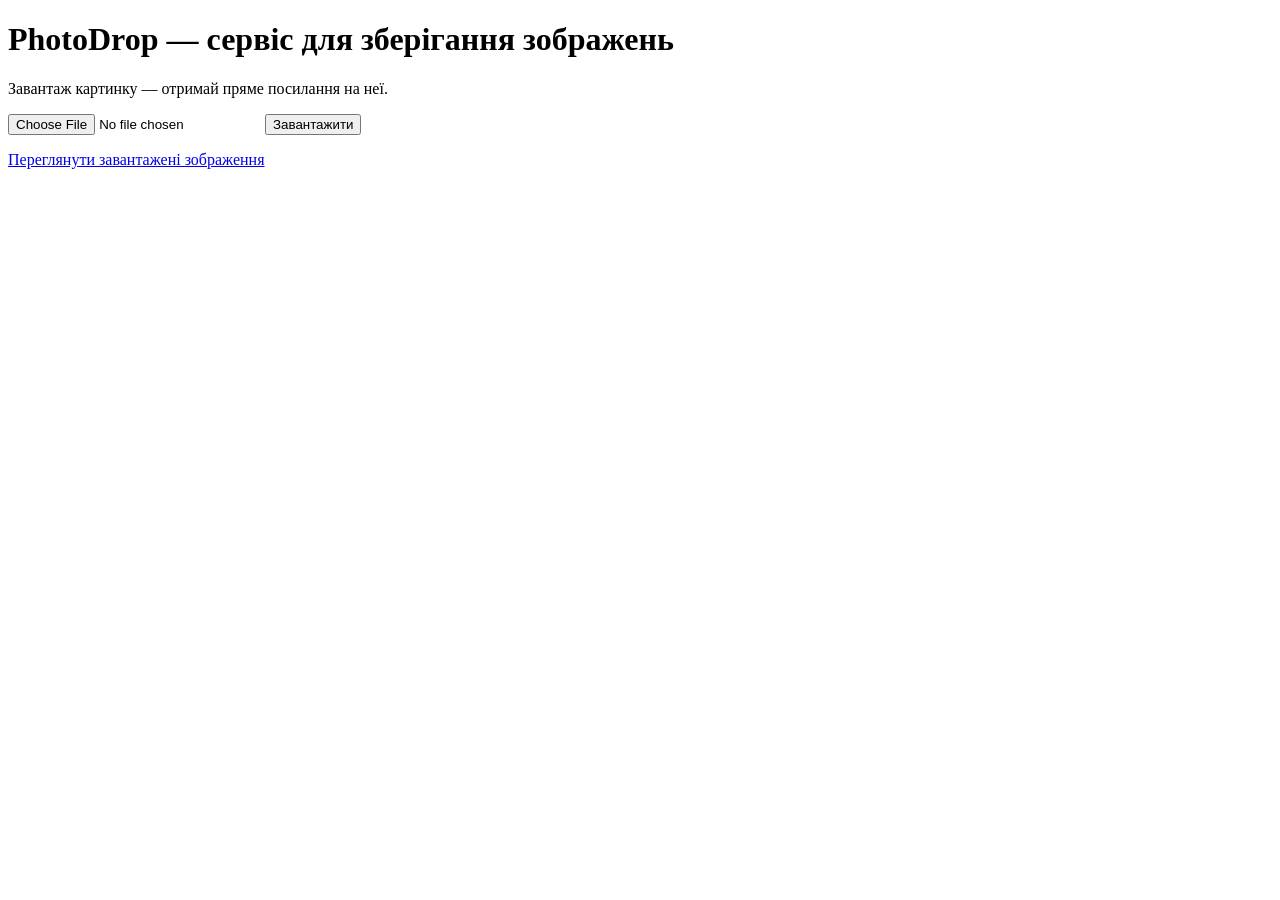
==== templates/index.html @ 85bcb2bd "Working end-to-end: upload via app, serve via nginx, docker-compose" ====
<!DOCTYPE html>
<html lang="uk">
<head>
    <meta charset="UTF-8">
    <title>PhotoDrop</title>
</head>
<body>
    <h1>PhotoDrop — сервіс для зберігання зображень</h1>
    <p>Завантаж картинку — отримай пряме посилання на неї.</p>

    <form action="/upload" method="post" enctype="multipart/form-data">
        <input type="file" name="file" accept=".jpg,.jpeg,.png,.gif">
        <button type="submit">Завантажити</button>
    </form>

    <p><a href="/images/">Переглянути завантажені зображення</a></p>
</body>
</html>
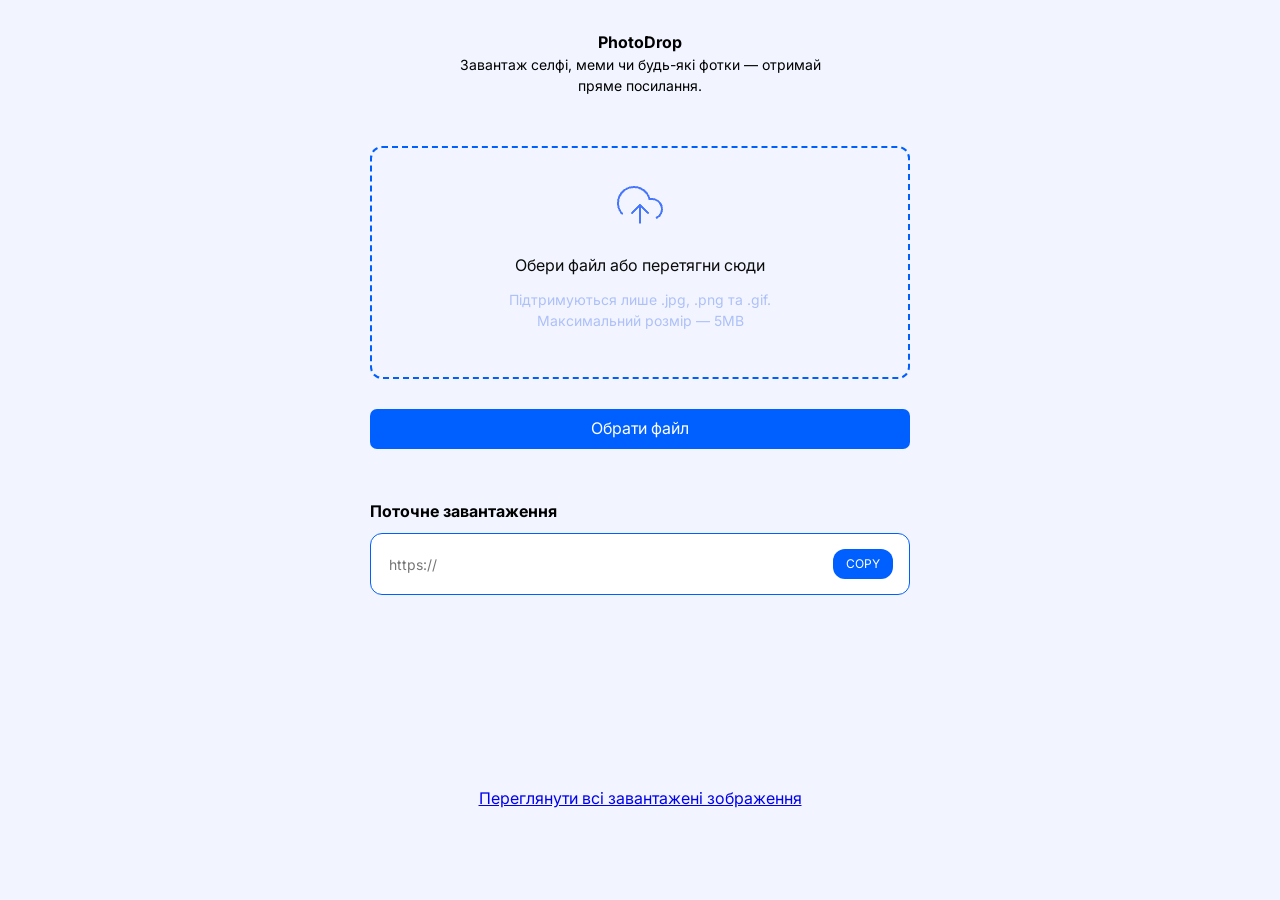
==== commit ab7203ff: "Виправлена проблема з вагою, зібраний образ,js виправлено за допомогою ШІ" ====
--- a/templates/index.html
+++ b/templates/index.html
@@ -1,18 +1,52 @@
 <!DOCTYPE html>
 <html lang="uk">
+
 <head>
     <meta charset="UTF-8">
+    <meta name="viewport" content="width=device-width, initial-scale=1.0">
     <title>PhotoDrop</title>
+    <link rel="stylesheet" href="/static/css/reset.css">
+    <link rel="preconnect" href="https://fonts.googleapis.com">
+    <link rel="preconnect" href="https://fonts.gstatic.com" crossorigin>
+    <link
+        href="https://fonts.googleapis.com/css2?family=Inter:ital,opsz,wght@0,14..32,100..900;1,14..32,100..900&display=swap"
+        rel="stylesheet">
+    <link rel="stylesheet" href="/static/css/style.css">
 </head>
+
 <body>
-    <h1>PhotoDrop — сервіс для зберігання зображень</h1>
-    <p>Завантаж картинку — отримай пряме посилання на неї.</p>
+    <section class="upload__intro">
+        <h2 class="upload__title">PhotoDrop</h2>
+        <p class="upload__description">Завантаж селфі, меми чи будь-які фотки — отримай пряме посилання.</p>
+    </section>
+    <section class="upload__form">
+        <div class="upload__dropzone">
+            <div class="upload__icon">
+                <img src="/static/img/icon/feather_upload-cloud.png" alt="icon">
+            </div>
+            <p class="upload__promt">Обери файл або перетягни сюди</p>
+            <p class="upload__info">Підтримуються лише .jpg, .png та .gif. <br>
+                Максимальний розмір — 5MB</p>
+        </div>
+        <div class="upload__button">
+            <input type="file" id="file-upload" accept="image/*" style="display: none;">
+            <label for="file-upload" class="upload__button-btn">Обрати файл</label>
+        </div>
+        <div class="upload__container">
+            <div class="upload__group">
+                <h2 class="upload__title-current">Поточне завантаження</h2>
+                <div class="upload__label">
+                    <input type="text" class="upload__input" placeholder="https://" readonly />
+                    <button class="upload__copy">COPY</button>
+                </div>
+            </div>
+        </div>
+    </section>
 
-    <form action="/upload" method="post" enctype="multipart/form-data">
-        <input type="file" name="file" accept=".jpg,.jpeg,.png,.gif">
-        <button type="submit">Завантажити</button>
-    </form>
+    <p style="text-align:center; margin-top: 2rem;">
+        <a href="/images/">Переглянути всі завантажені зображення</a>
+    </p>
+</body>
+<script src="/static/js/upload.js"></script>
 
-    <p><a href="/images/">Переглянути завантажені зображення</a></p>
-</body>
 </html>
--- a/static/css/style.css
+++ b/static/css/style.css
@@ -0,0 +1,323 @@
+body {
+    background-color: #F2F5FF;
+    font-family: "Inter", sans-serif;
+    color: rgb(255, 255, 255);
+}
+
+/* Header */
+.header {
+    display: flex;
+    flex-direction: column;
+    align-items: center;
+    padding-top: 30px;
+}
+
+.header__title {
+    text-align: center;
+    font-size: 16px;
+    width: 700px;
+
+}
+
+.header__text {
+    padding-top: 4px;
+    font-size: 14px;
+}
+
+/* button */
+.header__button {
+    display: flex;
+    justify-content: center;
+    padding-top: 40px;
+}
+
+.header__button-btn {
+    position: absolute;
+    text-transform: uppercase;
+    padding: 12px 16px;
+    font-size: 12px;
+    background-color: rgb(0, 96, 255);
+    color: rgb(255, 255, 255);
+    width: 160px;
+    height: 40px;
+    border: none;
+    border-radius: 7px;
+}
+
+/* hero__img */
+.hero {
+    display: flex;
+    justify-content: center;
+    margin-top: 60px;
+}
+
+.hero__img {
+    display: none;
+}
+
+.hero__img.is-visible {
+    display: block;
+}
+
+.img {
+    width: 426px;
+    height: 559px;
+    object-fit: cover;
+}
+
+/* upload */
+.upload__intro {
+    display: flex;
+    flex-direction: column;
+    align-items: center;
+    padding-top: 30px;
+    text-align: center;
+    color: black;
+}
+
+.upload__title {
+    font-size: 16px;
+    width: 700px;
+
+}
+
+.upload__description {
+    font-size: 14px;
+    width: 400px;
+}
+
+/* upload-tabs */
+.upload__tabs {
+    display: flex;
+    justify-content: center;
+    align-items: center;
+    gap: 15px;
+    padding-top: 50px;
+
+}
+
+.upload__tab {
+    all: unset;
+    font-size: 20px;
+    font-weight: bold;
+    color: rgb(173, 192, 248); /* Неактивный цвет по умолчанию */
+}
+
+.upload__tab--active {
+    color: rgb(0, 96, 255); /* Активный цвет */
+}
+
+.upload__tab:hover {
+    color: rgb(105, 141, 250);
+}
+
+.upload__tab:hover {
+    color: rgb(105, 141, 250);
+}
+
+/* upload-form */
+.upload__form {
+    display: flex;
+    flex-direction: column;
+    align-items: center;
+    padding-top: 50px;
+}
+
+.upload__dropzone {
+    border: 2px dashed rgb(0, 96, 255);
+    border-radius: 12px;
+    width: 540px;
+    height: 233px;
+    text-align: center;
+}
+
+.upload__icon {
+    display: flex;
+    justify-content: center;
+    align-items: center;
+    padding-top: 33px;
+}
+
+.upload__promt {
+    padding-top: 24px;
+    color: rgb(11, 11, 11);
+}
+
+.upload__info {
+    padding-top: 12px;
+    font-size: 14px;
+    color: rgb(173, 192, 248);
+}
+
+/* upload-button */
+.upload__button {
+    padding-top: 30px;
+    padding-bottom: 50px;
+}
+
+.upload__button-btn {
+    display: inline-block;
+    text-align: center;
+    cursor: pointer;
+    color: rgb(255, 255, 255);
+    width: 540px;
+    height: 40px;
+    border-radius: 7px;
+    background-color: rgb(0, 96, 255);
+    padding-top: 7px;
+    border: none;
+}
+
+/* upload-current */
+.upload__container {
+    display: flex;
+    flex-direction: column;
+    align-items: center;
+    margin-bottom: 159px;
+}
+
+.upload__group {
+    display: flex;
+    flex-direction: column;
+    width: 540px;
+}
+
+.upload__title-current {
+    color: black;
+    padding-bottom: 10px;
+    font-size: 16px;
+    text-align: left;
+}
+
+/* input + button */
+.upload__label {
+    display: flex;
+    align-items: center;
+    justify-content: space-between;
+    width: 100%;
+    height: 62px;
+    border: 1px solid rgb(0, 96, 255);
+    border-radius: 12px;
+    padding: 0 16px;
+    box-sizing: border-box;
+    background-color: white;
+}
+
+.upload__input {
+    flex-grow: 1;
+    border: none;
+    outline: none;
+    font-size: 14px;
+    background-color: transparent;
+    color: black;
+
+}
+
+.upload__copy {
+    width: 60px;
+    height: 30px;
+    border-radius: 12px;
+    border: none;
+    background-color: rgb(0, 96, 255);
+    color: white;
+    font-size: 12px;
+    cursor: pointer;
+}
+
+
+/* Container for the entire table */
+.file-list-container {
+    max-width: 800px;
+    margin: 0 auto;
+    padding: 20px;
+    border-radius: 8px;
+    margin-bottom: 292px;
+}
+
+/* Common style for a row (both header and list item) */
+.file-list-header,
+.file-list-item {
+    display: flex;
+    justify-content: space-between;
+    align-items: center;
+    padding: 10px 0;
+    border-bottom: 1px solid #eef0f5;
+}
+
+/* Remove border from the last item */
+.file-list-item:last-child {
+    border-bottom: none;
+}
+
+/* List header */
+.file-list-header {
+    color: #8a96b1;
+    font-size: 14px;
+    font-weight: 500;
+}
+
+/* Styles for columns */
+.file-col {
+    display: flex;
+    align-items: center;
+}
+
+.file-col-name {
+    flex-basis: 35%;
+}
+
+.file-col-url {
+    flex-basis: 50%;
+    color: #555;
+    font-size: 14px;
+}
+
+.file-col-delete {
+    flex-basis: 10%;
+    justify-content: center;
+}
+
+/* File icon */
+.file-icon {
+    color: #0060ff;
+    margin-right: 15px;
+    font-size: 20px;
+}
+
+.delete-img {
+    width: 32px;
+    height: 32px;
+}
+
+/* File name */
+.file-name {
+    color: #333;
+    font-weight: 500;
+    max-width: 200px;
+    white-space: nowrap;
+    overflow: hidden;
+    text-overflow: ellipsis;
+}
+
+/* Delete button */
+.delete-btn {
+    background: transparent;
+    /* REMOVE THE BACKGROUND, MAKE IT TRANSPARENT */
+    border: none;
+    border-radius: 50%;
+    cursor: pointer;
+    display: flex;
+    align-items: center;
+    justify-content: center;
+    padding: 0;
+    transition: opacity 0.2s ease;
+    /* Add a smooth transition for hover effect */
+}
+
+/* Hover effect */
+.delete-btn:hover {
+    background: transparent;
+    /* REMOVE BACKGROUND ON HOVER */
+    opacity: 0.7;
+    /* Make the icon semi-transparent for user feedback */
+}
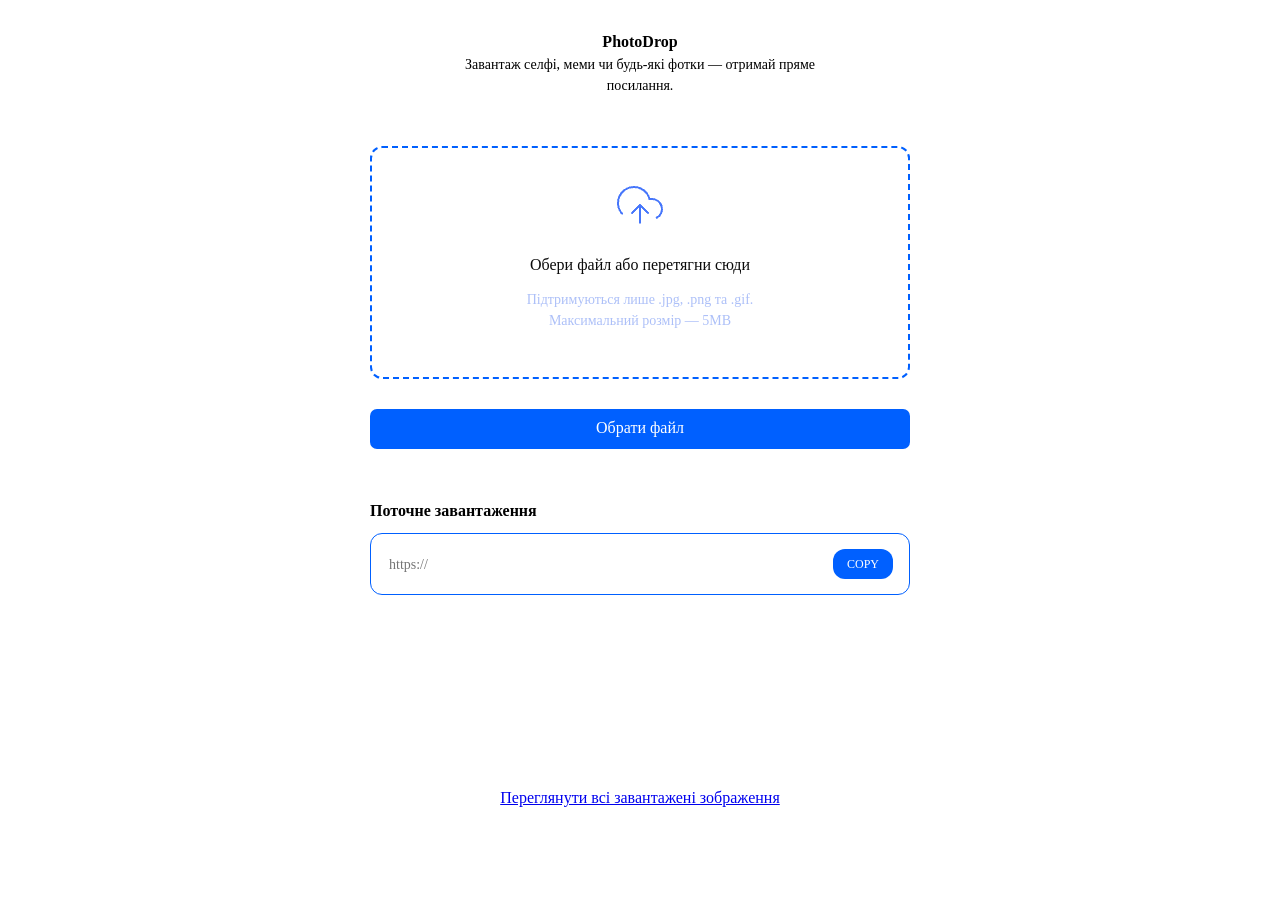
==== commit ce4eb0e9: "Сторінка /images-list: таблиця, пагінація з вимкненими станами, стилізація CSS" ====
--- a/templates/index.html
+++ b/templates/index.html
@@ -44,7 +44,7 @@
     </section>
 
     <p style="text-align:center; margin-top: 2rem;">
-        <a href="/images/">Переглянути всі завантажені зображення</a>
+        <a href="/images-list">Переглянути всі завантажені зображення</a>
     </p>
 </body>
 <script src="/static/js/upload.js"></script>
--- a/static/css/style.css
+++ b/static/css/style.css
@@ -1,4 +1,4 @@
-body {
+Аbody {
     background-color: #F2F5FF;
     font-family: "Inter", sans-serif;
     color: rgb(255, 255, 255);
@@ -320,4 +320,70 @@
     /* REMOVE BACKGROUND ON HOVER */
     opacity: 0.7;
     /* Make the icon semi-transparent for user feedback */
+}
+
+/* images-list table */
+.images-table-container {
+    max-width: 800px;
+    margin: 40px auto;
+    padding: 0 20px;
+}
+
+.images-table {
+    width: 100%;
+    border-collapse: collapse;
+    background-color: white;
+    border-radius: 8px;
+    overflow: hidden;
+}
+
+.images-table th {
+    text-align: left;
+    padding: 10px 12px;
+    color: #8a96b1;
+    font-size: 14px;
+    font-weight: 500;
+    border-bottom: 1px solid #eef0f5;
+}
+
+.images-table td {
+    padding: 10px 12px;
+    font-size: 14px;
+    color: #333;
+    border-bottom: 1px solid #eef0f5;
+}
+
+.images-table tr:last-child td {
+    border-bottom: none;
+}
+
+.images-table a {
+    color: rgb(0, 96, 255);
+    text-decoration: none;
+}
+
+.images-table a:hover {
+    text-decoration: underline;
+}
+
+.images-pagination {
+    max-width: 800px;
+    margin: 20px auto;
+    padding: 0 20px;
+    display: flex;
+    justify-content: space-between;
+}
+
+.images-pagination a {
+    color: rgb(0, 96, 255);
+    text-decoration: none;
+    font-weight: 500;
+}
+
+.images-pagination a:hover {
+    text-decoration: underline;
+}
+
+.images-pagination span {
+    color: #8a96b1;
 }
